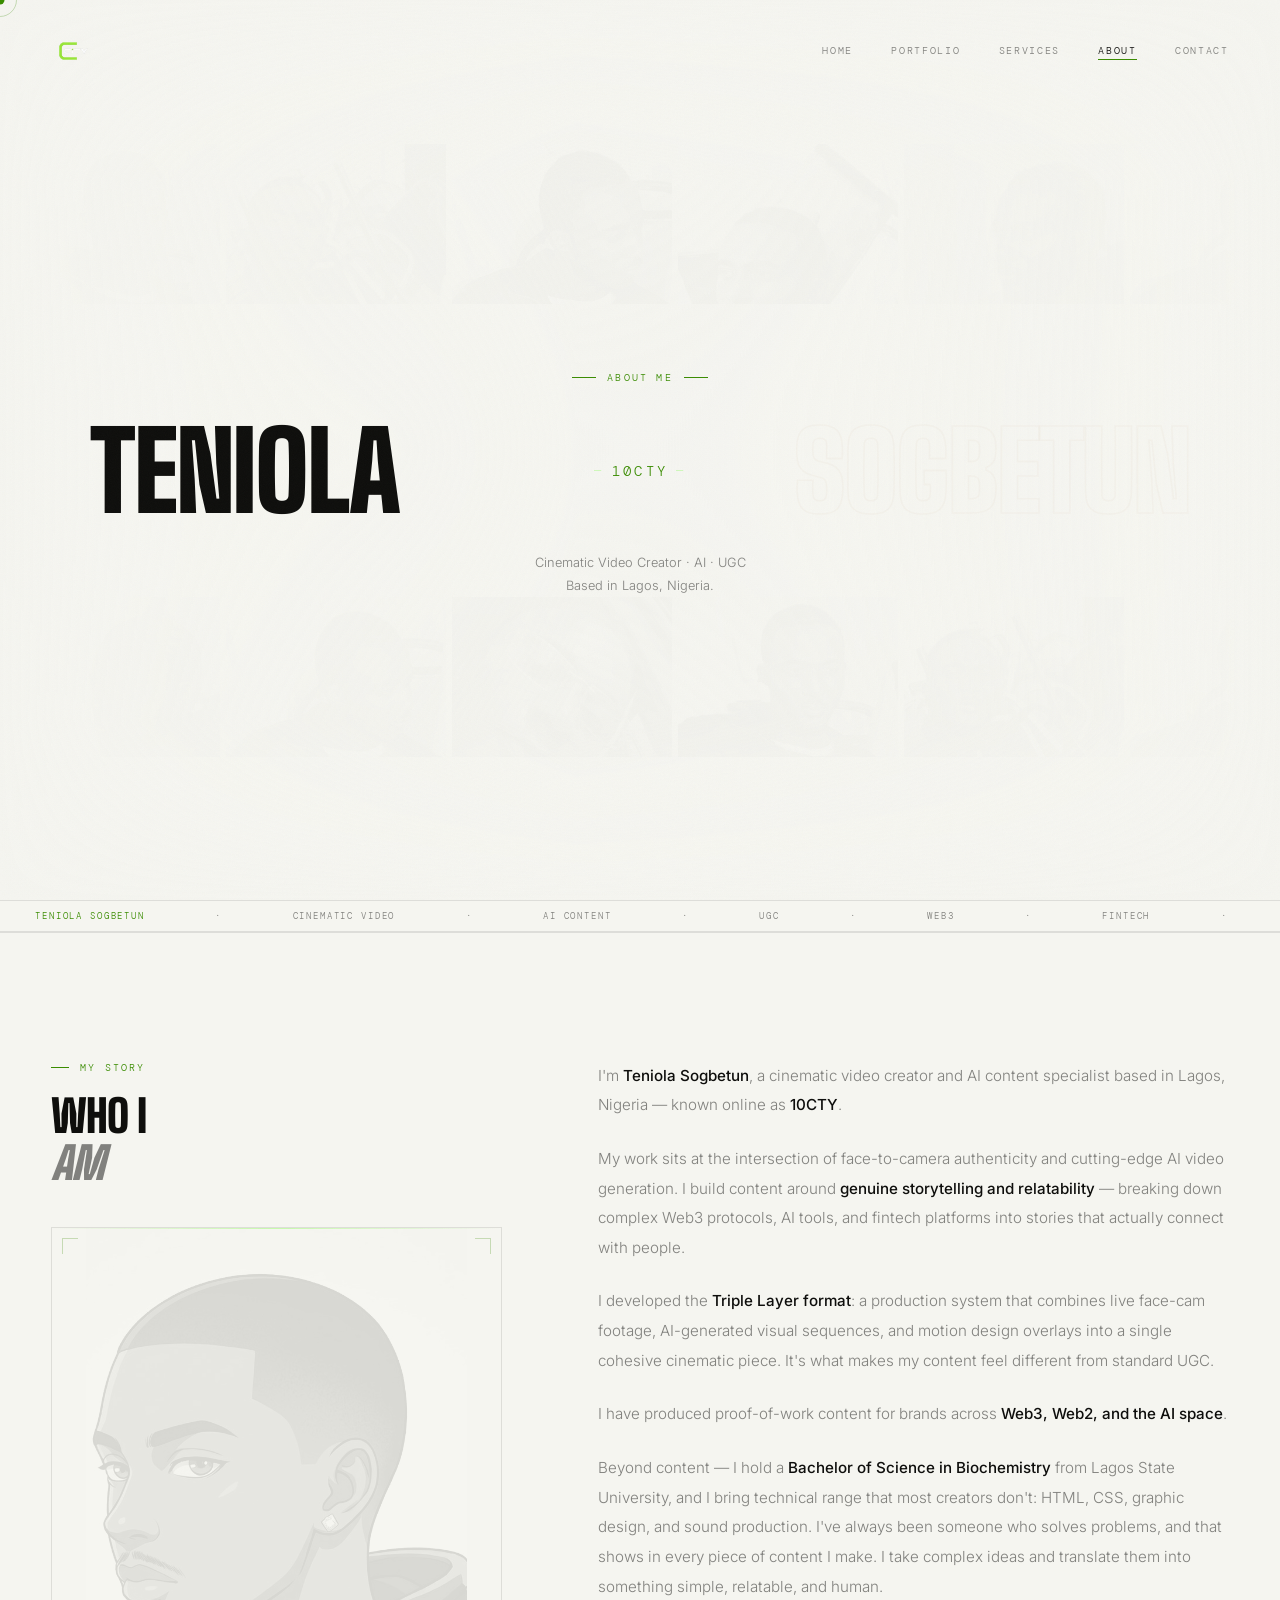
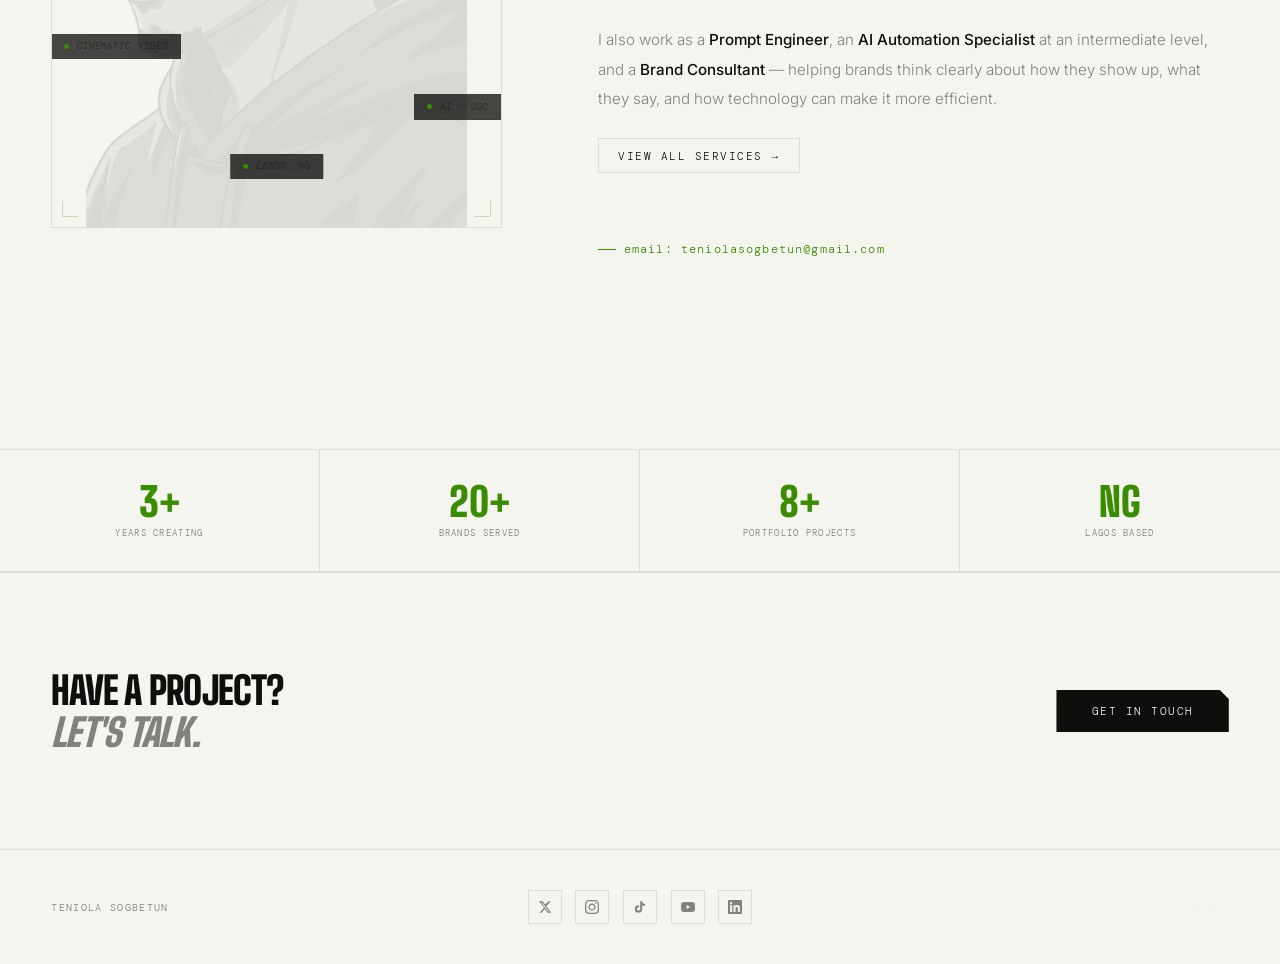
==== about.html @ 2a91e5fa "Add about and contact pages and project videos Co-Authored-By: Claude Opus 5.5 <noreply@anthropic.co" ====
<!DOCTYPE html>
<html lang="en">
<head>
<meta charset="UTF-8"><meta name="viewport" content="width=device-width,initial-scale=1">
<title>About — Teniola Sogbetun 10CTY</title>
<link rel="preconnect" href="https://fonts.googleapis.com">
<link rel="preconnect" href="https://fonts.gstatic.com" crossorigin>
<link href="https://fonts.googleapis.com/css2?family=Big+Shoulders+Display:wght@700;800;900&family=Inter:wght@300;400;500;600&family=DM+Mono:ital,wght@0,300;0,400;1,300&display=swap" rel="stylesheet">
<style>
:root{
  --bg:#0a0a09;--ink:#f0ece3;
  --muted:rgba(240,236,227,.4);--dim:rgba(240,236,227,.12);
  --line:rgba(240,236,227,.09);--green:#7fff45;
  --gm:rgba(127,255,69,.12);--gl:rgba(127,255,69,.2);
  color-scheme: light dark;
}
/* ── Light theme (system preference) ─────────────────────────────── */
@media(prefers-color-scheme:light){
  .nav-logo{height:44px;filter:none !important;opacity:1}
  .foot-logo{filter:none !important;opacity:.7}
  :root{
    --bg:#f5f5f0;
    --ink:#0e0e0c;
    --muted:rgba(14,14,12,.5);
    --dim:rgba(14,14,12,.1);
    --line:rgba(14,14,12,.1);
    --green:#3a8c00;
    --gm:rgba(58,140,0,.1);
    --gl:rgba(58,140,0,.25);
  }
  body::after{opacity:.015}
  .nav{background:rgba(245,245,240,0);}
  .nav.solid{background:rgba(245,245,240,.95);border-color:rgba(14,14,12,.08);}
  .hero-name .last{-webkit-text-stroke-color:rgba(14,14,12,.35)}
  .mob{background:var(--bg)}
  .soc-icon{border-color:rgba(14,14,12,.12)}
  .soc-icon svg{fill:rgba(14,14,12,.4)}
  .soc-icon:hover svg{fill:var(--ink)}
  .btn-solid{color:var(--bg);background:var(--ink)}
  .btn-solid:hover{background:var(--green);color:#fff}
  .nav-cta{color:var(--bg);background:var(--ink)}
  .nav-cta:hover{background:var(--green)}
  ::-webkit-scrollbar-thumb{background:var(--green)}
}

*,*::before,*::after{box-sizing:border-box;margin:0;padding:0}
html{scroll-behavior:smooth}
body{background:var(--bg);color:var(--ink);font-family:'Inter',sans-serif;font-feature-settings:'kern' 1,'liga' 1;font-weight:300;overflow-x:hidden;cursor:none}
a{color:inherit;text-decoration:none}img{display:block;max-width:100%}
button{cursor:none;background:none;border:none;color:inherit;font:inherit}
body::after{content:'';position:fixed;inset:0;z-index:9997;pointer-events:none;background-image:url("data:image/svg+xml,%3Csvg xmlns='http://www.w3.org/2000/svg' width='300' height='300'%3E%3Cfilter id='n'%3E%3CfeTurbulence type='fractalNoise' baseFrequency='.75' numOctaves='4' stitchTiles='stitch'/%3E%3C/filter%3E%3Crect width='300' height='300' filter='url(%23n)'/%3E%3C/svg%3E");background-size:200px;opacity:.03}
::-webkit-scrollbar{width:2px}::-webkit-scrollbar-thumb{background:var(--green)}::-webkit-scrollbar-track{background:var(--bg)}
/* NAV */
.nav{position:fixed;top:0;left:0;right:0;z-index:500;display:flex;align-items:center;justify-content:space-between;padding:1.8rem 4vw;transition:padding .4s,background .4s}
.nav.solid{padding:1.1rem 4vw;background:rgba(10,10,9,.94);backdrop-filter:blur(20px);border-bottom:1px solid var(--line)}
.nav-logo{height:44px;filter:none !important;opacity:1}
.nav-logo:hover{opacity:1}
.nav-links{display:flex;align-items:center;gap:2.4rem}
.nl{font-family:'DM Mono',monospace;font-size:.65rem;letter-spacing:.16em;text-transform:uppercase;color:var(--muted);position:relative;transition:color .25s}
.nl::after{content:'';position:absolute;bottom:-3px;left:0;right:0;height:1px;background:var(--green);transform:scaleX(0);transition:transform .3s;transform-origin:left}
.nl:hover,.nl.active{color:var(--ink)}
.nl:hover::after,.nl.active::after{transform:scaleX(1)}
.nav-cta{font-family:'DM Mono',monospace;font-size:.64rem;letter-spacing:.14em;text-transform:uppercase;color:var(--bg);background:var(--ink);padding:.7rem 1.8rem;clip-path:polygon(0 0,calc(100% - 9px) 0,100% 9px,100% 100%,0 100%);transition:background .25s}
.nav-cta:hover{background:var(--green)}
.hamburger{display:none;flex-direction:column;gap:5px;padding:4px}
.hamburger span{display:block;width:22px;height:1px;background:var(--ink)}
/* mob menu */
.mob{display:none;position:fixed;inset:0;z-index:600;background:var(--bg);flex-direction:column;align-items:flex-start;justify-content:center;padding:0 10vw;gap:.2rem}
.mob.open{display:flex}
.mob a{font-family:'Big Shoulders Display',sans-serif;font-size:clamp(2.5rem,7vw,4.5rem);font-weight:900;line-height:1.2;color:var(--muted);transition:color .2s}
.mob a:hover,.mob a.active{color:var(--green)}
.mob-close{position:absolute;top:2rem;right:4vw;font-family:'DM Mono',monospace;font-size:.62rem;letter-spacing:.14em;text-transform:uppercase;color:var(--muted);cursor:none}
/* soc icons */
.soc-row{display:flex;gap:.85rem;align-items:center}
.soc-icon{width:34px;height:34px;display:flex;align-items:center;justify-content:center;border:1px solid var(--line);transition:all .25s}
.soc-icon:hover{border-color:var(--gl);background:var(--gm)}
.soc-icon svg{width:14px;height:14px;fill:var(--muted);transition:fill .25s}
.soc-icon:hover svg{fill:var(--ink)}
/* reveal */
.rv{opacity:1;transform:none;transition:opacity .8s ease,transform .8s ease}
.rv.in{opacity:1;transform:none}
.d1{transition-delay:.1s}.d2{transition-delay:.22s}.d3{transition-delay:.34s}.d4{transition-delay:.46s}
/* marquee */
.mqt{overflow:hidden;border-top:1px solid var(--line);border-bottom:1px solid var(--line);padding:.55rem 0}
.mqi{display:flex;width:max-content;animation:march 32s linear infinite}
.mqi:hover{animation-play-state:paused}
.mi{font-family:'DM Mono',monospace;font-size:.58rem;letter-spacing:.2em;text-transform:uppercase;color:var(--muted);padding:0 2.2rem;white-space:nowrap}
.mi.ac{color:var(--green)}
@keyframes march{from{transform:translateX(0)}to{transform:translateX(-50%)}}
/* section atoms */
.sect{padding:9rem 4vw}
.si{font-family:'DM Mono',monospace;font-size:.6rem;letter-spacing:.22em;text-transform:uppercase;color:var(--green);display:flex;align-items:center;gap:.7rem;margin-bottom:1.2rem}
.si::before{content:'';width:18px;height:1px;background:var(--green);display:block}
.sh{font-family:'Big Shoulders Display',sans-serif;font-size:clamp(2rem,4vw,3.8rem);font-weight:900;line-height:1.05;letter-spacing:-.025em;text-transform:uppercase}
.sh em{font-style:italic;color:var(--muted)}
.ss{font-size:.9rem;color:var(--muted);line-height:1.9;font-weight:300;max-width:460px;margin-top:1rem}
/* btns */
.btn-solid{font-family:'DM Mono',monospace;font-size:.67rem;letter-spacing:.14em;text-transform:uppercase;display:inline-flex;align-items:center;gap:.6rem;color:var(--bg);background:var(--ink);padding:.88rem 2.2rem;clip-path:polygon(0 0,calc(100% - 9px) 0,100% 9px,100% 100%,0 100%);transition:background .25s}
.btn-solid:hover{background:var(--green)}
.btn-ghost{font-family:'DM Mono',monospace;font-size:.65rem;letter-spacing:.14em;text-transform:uppercase;display:inline-flex;align-items:center;gap:.5rem;color:var(--muted);border-bottom:1px solid var(--line);padding-bottom:.15rem;transition:all .25s}
.btn-ghost:hover{color:var(--ink);border-color:var(--muted)}
.btn-ghost svg{width:10px;height:10px;stroke:currentColor;fill:none}
/* footer */
.foot{padding:2.5rem 4vw;border-top:1px solid var(--line);display:grid;grid-template-columns:1fr auto 1fr;align-items:center;gap:1rem}
.foot-name{font-family:'DM Mono',monospace;font-size:.6rem;letter-spacing:.14em;text-transform:uppercase;color:var(--muted)}
.foot .soc-row{justify-content:center}
.foot-copy{font-family:'DM Mono',monospace;font-size:.54rem;letter-spacing:.1em;color:rgba(240,236,227,.2);text-align:right}
@media(max-width:900px){
  .nav-links,.nav-cta{display:none}
  .hamburger{display:flex}
  body{cursor:auto}
  #cur,.sect{padding:6rem 5vw}
}
@media(max-width:560px){.sect{padding:5rem 5vw}}

/* ── About hero scrolling image strip ──────────────────────────── */
.about-strip-bg{
  position:absolute;
  inset:0;
  z-index:0;
  overflow:hidden;
  display:flex;
  flex-direction:column;
  gap:6px;
  pointer-events:none;
}
.strip-row{
  flex:1;
  overflow:hidden;
  display:flex;
  align-items:center;
}
.strip-track{
  display:flex;
  gap:6px;
  animation:strip-scroll 35s linear infinite;
  will-change:transform;
}
.strip-track-rev{
  animation:strip-scroll-rev 40s linear infinite;
}
@keyframes strip-scroll{
  from{transform:translateX(0)}
  to{transform:translateX(-50%)}
}
@keyframes strip-scroll-rev{
  from{transform:translateX(-50%)}
  to{transform:translateX(0)}
}
.strip-item{
  flex-shrink:0;
  width:220px;
  height:160px;
  overflow:hidden;
}
.strip-item img{
  width:100%;
  height:100%;
  object-fit:cover;
  object-position:top center;
  filter:grayscale(100%) contrast(1.1);
  opacity:.12;
  display:block;
  transition:opacity .4s;
}
/* Dark overlay — keeps text the main focus */
.strip-overlay{
  position:absolute;
  inset:0;
  background:
    radial-gradient(ellipse 70% 80% at 30% 50%, rgba(10,10,9,.82) 0%, rgba(10,10,9,.55) 100%),
    linear-gradient(to right, var(--bg) 0%, transparent 45%, var(--bg) 100%),
    linear-gradient(to bottom, var(--bg) 0%, transparent 20%, transparent 80%, var(--bg) 100%);
  z-index:1;
}
/* ensure left content sits above strip */
.about-left{position:relative;z-index:2}
/* Light mode */
@media(prefers-color-scheme:light){
  .strip-item img{opacity:.07;filter:grayscale(100%) contrast(1.2)}
  .strip-overlay{
    background:
      radial-gradient(ellipse 70% 80% at 30% 50%, rgba(245,245,240,.88) 0%, rgba(245,245,240,.6) 100%),
      linear-gradient(to right, var(--bg) 0%, transparent 45%, var(--bg) 100%),
      linear-gradient(to bottom, var(--bg) 0%, transparent 20%, transparent 80%, var(--bg) 100%);
  }
}
@media(max-width:900px){
  .strip-row-2{display:none}
  .strip-item{width:150px;height:110px}
  .strip-item img{opacity:.09}
}

/* ── About hero text layout (redesigned) ───────────────────────── */
.about-left{
  position:relative;z-index:2;
  width:100%;
  display:flex;
  flex-direction:column;
  align-items:center;
  justify-content:center;
  padding:140px 4vw 8vh;
  min-height:100vh;
  text-align:center;
}
.ah-label{
  font-family:'DM Mono',monospace;
  font-size:.62rem;letter-spacing:.22em;
  text-transform:uppercase;color:var(--green);
  margin-bottom:2.5rem;
  display:flex;align-items:center;justify-content:center;gap:.7rem;
}
.ah-label::before,.ah-label::after{
  content:'';width:24px;height:1px;background:var(--green);display:block;
}
.ah-name-row{
  display:flex;
  align-items:center;
  justify-content:space-between;
  width:100%;
  max-width:1100px;
  margin-bottom:1.2rem;
  gap:1rem;
}
.ah-first,.ah-last{
  font-family:'Big Shoulders Display',sans-serif;
  font-size:clamp(3rem,8.5vw,9.5rem);
  font-weight:900;
  line-height:.88;
  letter-spacing:-.02em;
  text-transform:uppercase;
  flex:1;
}
.ah-first{
  color:var(--ink);
  text-align:left;
}
.ah-last{
  color:transparent;
  -webkit-text-stroke:1.5px rgba(240,236,227,.45);
  text-align:right;
  transition:all .5s;
}
.ah-last:hover{
  color:var(--ink);
  -webkit-text-stroke:0px;
}
.ah-center-col{
  flex-shrink:0;
  display:flex;
  flex-direction:column;
  align-items:center;
  gap:.5rem;
}
.ah-aka{
  font-family:'DM Mono',monospace;
  font-size:clamp(.6rem,1.2vw,.9rem);
  letter-spacing:.22em;
  text-transform:uppercase;
  color:var(--green);
  white-space:nowrap;
  display:flex;align-items:center;gap:.5rem;
}
.ah-aka::before,.ah-aka::after{
  content:'—';color:rgba(127,255,69,.4);
  font-size:.8em;
}
.ah-sub{
  font-family:'Inter',sans-serif;
  font-size:clamp(.8rem,1vw,.9rem);
  color:var(--muted);
  font-weight:300;
  line-height:1.8;
  text-align:center;
  margin-top:.8rem;
}
@media(max-width:768px){
  .ah-name-row{flex-direction:column;align-items:center;gap:.5rem}
  .ah-first,.ah-last{text-align:center;font-size:clamp(2.5rem,12vw,5rem)}
  .ah-last{-webkit-text-stroke:1px rgba(240,236,227,.45)}
}
</style>
<style>
/* About hero */
.about-hero{
  min-height:100vh;
  display:flex;
  position:relative;overflow:hidden;
}
.about-left{
  padding:140px 4vw 8vh;
  display:flex;flex-direction:column;justify-content:center;
  position:relative;z-index:2;
}
/* alias float */
/* name block */
.about-role::before{content:'—';color:var(--muted)}
/* Story section */
.about-story{padding:8rem 4vw;display:grid;grid-template-columns:1fr 1.4fr;gap:6rem;align-items:start;border-top:1px solid var(--line)}
.story-left{position:sticky;top:120px}
.story-heading{font-family:'Big Shoulders Display',sans-serif;font-size:clamp(1.8rem,3.5vw,3rem);font-weight:900;line-height:1.05;letter-spacing:-.025em;text-transform:uppercase}
.story-heading em{font-style:italic;color:var(--muted)}
.story-right p{font-size:.95rem;color:var(--muted);line-height:1.95;font-weight:300;margin-bottom:1.5rem}
.story-right p strong{color:var(--ink);font-weight:500}
/* placeholder — user fills in */
.edit-hint{
  font-family:'DM Mono',monospace;font-size:.6rem;letter-spacing:.12em;
  text-transform:uppercase;color:var(--gl);
  border:1px dashed var(--gl);
  padding:.6rem 1rem;margin:.5rem 0 1.5rem;
  display:inline-block;
}
/* Stats row */
.about-stats{
  display:grid;grid-template-columns:repeat(4,1fr);
  border-top:1px solid var(--line);
  border-bottom:1px solid var(--line);
  margin-top:4rem;
}
.astat{padding:2rem 1.5rem;border-right:1px solid var(--line);text-align:center}
.astat:last-child{border-right:none}
.astat-num{font-family:'Big Shoulders Display',sans-serif;text-transform:uppercase;font-size:2.5rem;font-weight:900;color:var(--green);line-height:1;margin-bottom:.3rem}
.astat-label{font-family:'DM Mono',monospace;font-size:.58rem;letter-spacing:.14em;text-transform:uppercase;color:var(--muted)}
/* Skills compact */
.about-skills{padding:6rem 4vw;border-top:1px solid var(--line)}
.skill-pills{display:flex;flex-wrap:wrap;gap:.5rem;margin-top:2rem}
.spill{font-family:'DM Mono',monospace;font-size:.6rem;letter-spacing:.12em;text-transform:uppercase;padding:.45rem 1.1rem;border:1px solid var(--line);color:var(--muted);transition:all .25s}
.spill:hover{border-color:var(--gl);color:var(--ink)}
.spill.hi{border-color:var(--green);color:var(--green)}
/* CTA band */
.about-cta{padding:6rem 4vw;border-top:1px solid var(--line);display:flex;align-items:center;justify-content:space-between;flex-wrap:wrap;gap:2rem;}
.about-cta-text{font-family:'Big Shoulders Display',sans-serif;text-transform:uppercase;font-size:clamp(1.6rem,3vw,2.8rem);font-weight:900;line-height:1.1;letter-spacing:-.02em}
.about-cta-text em{font-style:italic;color:var(--muted)}
@media(max-width:900px){
  .about-hero{grid-template-columns:1fr;min-height:auto}
  .about-left{padding:120px 5vw 5vh;min-height:65vh}
  .about-story{grid-template-columns:1fr;gap:2.5rem}
  .story-left{position:static}
  .about-stats{grid-template-columns:1fr 1fr}
  .astat:nth-child(2){border-right:none}
  .about-cta{flex-direction:column}
}

/* ── Story Visual Panel ──────────────────────────────────────────── */
.story-visual{
  position:relative;
  width:100%;
  aspect-ratio:3/4;
  margin-top:2.5rem;
  overflow:hidden;
  border:1px solid var(--line);
}
/* alias image — very subtle, like a ghost */
.sv-alias-wrap{
  position:absolute;
  inset:0;
  display:flex;
  align-items:center;
  justify-content:center;
}
.sv-alias{
  width:85%;
  height:100%;
  object-fit:cover;
  object-position:top center;
  opacity:.12;
  filter:grayscale(100%) contrast(1.2);
  mix-blend-mode:luminosity;
  transition:opacity 1.5s ease;
}
.story-visual:hover .sv-alias{
  opacity:.22;
}
/* animated rings around the figure */
.sv-ring{
  position:absolute;
  left:50%;top:50%;
  transform:translate(-50%,-50%);
  border-radius:50%;
  border:1px solid var(--green);
  opacity:0;
  animation:ring-pulse 4s ease-out infinite;
}
.sv-ring-1{width:120px;height:120px;animation-delay:0s}
.sv-ring-2{width:200px;height:200px;animation-delay:1.2s}
.sv-ring-3{width:300px;height:300px;animation-delay:2.4s}
@keyframes ring-pulse{
  0%{opacity:0;transform:translate(-50%,-50%) scale(.85)}
  20%{opacity:.25}
  100%{opacity:0;transform:translate(-50%,-50%) scale(1.15)}
}
/* floating data chips */
.sv-chip{
  position:absolute;
  display:flex;align-items:center;gap:.5rem;
  font-family:'DM Mono',monospace;
  font-size:.55rem;letter-spacing:.12em;
  text-transform:uppercase;
  color:var(--muted);
  background:rgba(10,10,9,.75);
  border:1px solid var(--line);
  padding:.35rem .75rem;
  backdrop-filter:blur(8px);
  white-space:nowrap;
}
.sv-chip-dot{
  width:5px;height:5px;
  border-radius:50%;
  background:var(--green);
  animation:dot-blink 2.5s ease-in-out infinite;
  flex-shrink:0;
}
@keyframes dot-blink{0%,100%{opacity:1}50%{opacity:.2}}
.sv-chip-1{bottom:28%;left:-1px;animation:chip-float1 6s ease-in-out infinite}
.sv-chip-2{bottom:18%;right:-1px;animation:chip-float2 7s ease-in-out infinite;animation-delay:.8s}
.sv-chip-3{bottom:8%;left:50%;transform:translateX(-50%);animation:chip-float1 5.5s ease-in-out infinite;animation-delay:1.6s}
@keyframes chip-float1{0%,100%{transform:translateY(0)}50%{transform:translateY(-6px)}}
@keyframes chip-float2{0%,100%{transform:translateY(0)}50%{transform:translateY(-8px)}}
.sv-chip-3{transform:translateX(-50%)}
/* scanning line */
.sv-scan{
  position:absolute;left:0;right:0;height:1px;
  background:linear-gradient(to right,transparent,rgba(127,255,69,.4),transparent);
  top:0;
  animation:scan-down 5s ease-in-out infinite;
}
@keyframes scan-down{
  0%{top:0%;opacity:0}
  5%{opacity:1}
  95%{opacity:1}
  100%{top:100%;opacity:0}
}
/* corner bracket decorations */
.sv-corner{
  position:absolute;
  width:16px;height:16px;
}
.sv-tl{top:10px;left:10px;border-top:1px solid var(--gl);border-left:1px solid var(--gl)}
.sv-tr{top:10px;right:10px;border-top:1px solid var(--gl);border-right:1px solid var(--gl)}
.sv-bl{bottom:10px;left:10px;border-bottom:1px solid var(--gl);border-left:1px solid var(--gl)}
.sv-br{bottom:10px;right:10px;border-bottom:1px solid var(--gl);border-right:1px solid var(--gl)}

.story-email{display:block;
  display:inline-flex;
  align-items:center;
  gap:.5rem;
  font-family:'DM Mono',monospace;
  font-size:.72rem;
  letter-spacing:.1em;
  color:var(--green);
  text-decoration:none;
  margin-top:1.8rem;
  border-bottom:none;
  transition:all .25s;
}
.story-email::before{
  content:'';
  display:block;
  width:18px;height:1px;
  background:var(--green);
  flex-shrink:0;
}
.story-email:hover{
  color:var(--ink);
  border-bottom:none;
  letter-spacing:.14em;
}

.story-services-link{
  display:block;
  font-family:'DM Mono',monospace;font-size:.68rem;
  letter-spacing:.14em;text-transform:uppercase;
  color:var(--ink);
  margin-top:.5rem;
  margin-bottom:2.5rem;
  padding:.6rem 1.2rem;
  border:1px solid var(--line);
  transition:all .25s;
  width:fit-content;
}
.story-services-link:hover{
  color:var(--green);
  border-color:var(--gl);
}
#cur{position:fixed;top:0;left:0;z-index:9999;width:9px;height:9px;background:var(--green);border-radius:50%;pointer-events:none;transform:translate(-50%,-50%)}
#cur-ring{position:fixed;top:0;left:0;z-index:9998;width:34px;height:34px;border:1px solid var(--gl);border-radius:50%;pointer-events:none;transform:translate(-50%,-50%);transition:width .15s,height .15s}
</style>
</head>
<body>
<div id="cur"></div><div id="cur-ring"></div>
<nav class="nav" id="nav">
  <a href="index.html"><img class="nav-logo" src="[data-uri]" alt="10CTY"></a>
  <div class="nav-links">
    <a class="nl" href="index.html" id="nl-home">Home</a>
    <a class="nl" href="portfolio.html" id="nl-portfolio">Portfolio</a>
    <a class="nl" href="services.html" id="nl-services">Services</a>
    <a class="nl" href="about.html" id="nl-about">About</a>
    <a class="nl" href="contact.html" id="nl-contact">Contact</a>
  </div>
  <button class="hamburger" id="hamBtn"><span></span><span></span><span></span></button>
</nav>
<div class="mob" id="mob">
  <button class="mob-close" id="mobClose">Close ✕</button>
  <a href="index.html" id="mn-home">Home</a>
  <a href="portfolio.html" id="mn-portfolio">Portfolio</a>
  <a href="about.html" id="mn-about">About</a>
  <a href="contact.html" id="mn-contact">Contact</a>
</div>

<!-- HERO -->
<section class="about-hero">
  <!-- Scrolling image strip background -->
  <div class="about-strip-bg" aria-hidden="true">
    <div class="strip-row strip-row-1">
      <div class="strip-track">
      <div class="strip-item"><img src="[data-uri]" alt=""></div>
      <div class="strip-item"><img src="[data-uri]" alt=""></div>
      <div class="strip-item"><img src="[data-uri]" alt=""></div>
      <div class="strip-item"><img src="[data-uri]" alt=""></div>
      <div class="strip-item"><img src="[data-uri]" alt=""></div>
      <div class="strip-item"><img src="[data-uri]" alt=""></div>
      <div class="strip-item"><img src="[data-uri]" alt=""></div>
      <div class="strip-item"><img src="[data-uri]" alt=""></div>
      <div class="strip-item"><img src="[data-uri]" alt=""></div>
      <div class="strip-item"><img src="[data-uri]" alt=""></div>
      <div class="strip-item"><img src="[data-uri]" alt=""></div>
      <div class="strip-item"><img src="[data-uri]" alt=""></div>
      <div class="strip-item"><img src="[data-uri]" alt=""></div>
      <div class="strip-item"><img src="[data-uri]" alt=""></div>
      </div>
    </div>
    <div class="strip-row strip-row-2">
      <div class="strip-track strip-track-rev">
      <div class="strip-item"><img src="[data-uri]" alt=""></div>
      <div class="strip-item"><img src="[data-uri]" alt=""></div>
      <div class="strip-item"><img src="[data-uri]" alt=""></div>
      <div class="strip-item"><img src="[data-uri]" alt=""></div>
      <div class="strip-item"><img src="[data-uri]" alt=""></div>
      <div class="strip-item"><img src="[data-uri]" alt=""></div>
      <div class="strip-item"><img src="[data-uri]" alt=""></div>
      <div class="strip-item"><img src="[data-uri]" alt=""></div>
      <div class="strip-item"><img src="[data-uri]" alt=""></div>
      <div class="strip-item"><img src="[data-uri]" alt=""></div>
      <div class="strip-item"><img src="[data-uri]" alt=""></div>
      <div class="strip-item"><img src="[data-uri]" alt=""></div>
      <div class="strip-item"><img src="[data-uri]" alt=""></div>
      <div class="strip-item"><img src="[data-uri]" alt=""></div>
      </div>
    </div>
    <!-- Overlay to keep text readable -->
    <div class="strip-overlay"></div>
  </div>
  <div class="about-left">
    <div class="ah-label rv">About Me</div>
    <div class="ah-name-row rv d1">
      <span class="ah-first">TENIOLA</span>
      <div class="ah-center-col">
        <div class="ah-aka">10CTY</div>
      </div>
      <span class="ah-last">SOGBETUN</span>
    </div>
    <p class="ah-sub rv d2">Cinematic Video Creator · AI · UGC<br>Based in Lagos, Nigeria.</p>
  </div></section>

<div class="mqt" aria-hidden="true"><div class="mqi">
<span class="mi ac">TENIOLA SOGBETUN</span><span class="mi">·</span><span class="mi">Cinematic Video</span><span class="mi">·</span><span class="mi">AI Content</span><span class="mi">·</span><span class="mi">UGC</span><span class="mi">·</span><span class="mi">Web3</span><span class="mi">·</span><span class="mi">Fintech</span><span class="mi">·</span><span class="mi">Lagos</span><span class="mi">·</span><span class="mi ac">10CTY</span><span class="mi">·</span><span class="mi">Triple Layer Format</span><span class="mi">·</span>
<span class="mi ac">TENIOLA SOGBETUN</span><span class="mi">·</span><span class="mi">Cinematic Video</span><span class="mi">·</span><span class="mi">AI Content</span><span class="mi">·</span><span class="mi">UGC</span><span class="mi">·</span><span class="mi">Web3</span><span class="mi">·</span><span class="mi">Fintech</span><span class="mi">·</span><span class="mi">Lagos</span><span class="mi">·</span><span class="mi ac">10CTY</span><span class="mi">·</span><span class="mi">Triple Layer Format</span><span class="mi">·</span>
</div></div>

<!-- STORY -->
<section class="about-story" id="story">
  <div class="story-left">
    <div class="si rv">My Story</div>
    <h2 class="story-heading rv d1">Who I<br><em>Am</em></h2>
    <!-- Visual panel -->
    <div class="story-visual rv d2" data-parallax="0.05" data-pdir="down">
      <!-- Alias persona — subtle ghost -->
      <div class="sv-alias-wrap">
        <img class="sv-alias" src="[data-uri]" alt="10CTY persona">
        <!-- Animated rings -->
        <div class="sv-ring sv-ring-1"></div>
        <div class="sv-ring sv-ring-2"></div>
        <div class="sv-ring sv-ring-3"></div>
      </div>
      <!-- Floating data chips -->
      <div class="sv-chip sv-chip-1">
        <span class="sv-chip-dot"></span>
        <span>Cinematic Video</span>
      </div>
      <div class="sv-chip sv-chip-2">
        <span class="sv-chip-dot"></span>
        <span>AI · UGC</span>
      </div>
      <div class="sv-chip sv-chip-3">
        <span class="sv-chip-dot"></span>
        <span>Lagos, NG</span>
      </div>
      <!-- Scanning line -->
      <div class="sv-scan"></div>
      <!-- Corner brackets -->
      <div class="sv-corner sv-tl"></div>
      <div class="sv-corner sv-tr"></div>
      <div class="sv-corner sv-bl"></div>
      <div class="sv-corner sv-br"></div>
    </div>
  </div>
  <div class="story-right rv d1">
    <p>I'm <strong>Teniola Sogbetun</strong>, a cinematic video creator and AI content specialist based in Lagos, Nigeria — known online as <strong>10CTY</strong>.</p>
    <p>My work sits at the intersection of face-to-camera authenticity and cutting-edge AI video generation. I build content around <strong>genuine storytelling and relatability</strong> — breaking down complex Web3 protocols, AI tools, and fintech platforms into stories that actually connect with people.</p>
    <p>I developed the <strong>Triple Layer format</strong>: a production system that combines live face-cam footage, AI-generated visual sequences, and motion design overlays into a single cohesive cinematic piece. It's what makes my content feel different from standard UGC.</p>
    <p>I have produced proof-of-work content for brands across <strong>Web3, Web2, and the AI space</strong>.</p>
    <p>Beyond content — I hold a <strong>Bachelor of Science in Biochemistry</strong> from Lagos State University, and I bring technical range that most creators don't: HTML, CSS, graphic design, and sound production. I've always been someone who solves problems, and that shows in every piece of content I make. I take complex ideas and translate them into something simple, relatable, and human.</p>
    <p>I also work as a <strong>Prompt Engineer</strong>, an <strong>AI Automation Specialist</strong> at an intermediate level, and a <strong>Brand Consultant</strong> — helping brands think clearly about how they show up, what they say, and how technology can make it more efficient.</p>
    <a href="services.html" class="story-services-link rv">View all services →</a>
    <a href="mailto:teniolasogbetun@gmail.com" class="story-email">email: teniolasogbetun@gmail.com</a>
  </div>
</section>

<!-- STATS -->
<div class="about-stats">
  <div class="astat rv"><div class="astat-num">3+</div><div class="astat-label">Years Creating</div></div>
  <div class="astat rv d1"><div class="astat-num">20+</div><div class="astat-label">Brands Served</div></div>
  <div class="astat rv d2"><div class="astat-num">8+</div><div class="astat-label">Portfolio Projects</div></div>
  <div class="astat rv d3"><div class="astat-num">NG</div><div class="astat-label">Lagos Based</div></div>
</div>

<!-- CTA -->
<div class="about-cta">
  <p class="about-cta-text rv">Have a project?<br><em>Let's talk.</em></p>
  <a href="contact.html" class="btn-solid rv d1">Get In Touch</a>
</div>

<footer class="foot">
  <span class="foot-name">Teniola Sogbetun</span>
  <div class="soc-row">
    <a class="soc-icon" href="https://x.com/10cty" target="_blank" title="X"><svg viewBox="0 0 24 24"><path d="M18.244 2.25h3.308l-7.227 8.26 8.502 11.24H16.17l-4.714-6.231-5.401 6.231H2.744l7.73-8.835L1.254 2.25H8.08l4.253 5.622zm-1.161 17.52h1.833L7.084 4.126H5.117z"/></svg></a>
    <a class="soc-icon" href="https://www.instagram.com/real10cty" target="_blank" title="Instagram"><svg viewBox="0 0 24 24"><path d="M12 2.163c3.204 0 3.584.012 4.85.07 3.252.148 4.771 1.691 4.919 4.919.058 1.265.069 1.645.069 4.849 0 3.205-.012 3.584-.069 4.849-.149 3.225-1.664 4.771-4.919 4.919-1.266.058-1.644.07-4.85.07-3.204 0-3.584-.012-4.849-.07-3.26-.149-4.771-1.699-4.919-4.92-.058-1.265-.07-1.644-.07-4.849 0-3.204.013-3.583.07-4.849.149-3.227 1.664-4.771 4.919-4.919 1.266-.057 1.645-.069 4.849-.069zm0-2.163c-3.259 0-3.667.014-4.947.072-4.358.2-6.78 2.618-6.98 6.98-.059 1.281-.073 1.689-.073 4.948 0 3.259.014 3.668.072 4.948.2 4.358 2.618 6.78 6.98 6.98 1.281.058 1.689.072 4.948.072 3.259 0 3.668-.014 4.948-.072 4.354-.2 6.782-2.618 6.979-6.98.059-1.28.073-1.689.073-4.948 0-3.259-.014-3.667-.072-4.947-.196-4.354-2.617-6.78-6.979-6.98-1.281-.059-1.69-.073-4.949-.073zm0 5.838c-3.403 0-6.162 2.759-6.162 6.162s2.759 6.163 6.162 6.163 6.162-2.759 6.162-6.163c0-3.403-2.759-6.162-6.162-6.162zm0 10.162c-2.209 0-4-1.79-4-4 0-2.209 1.791-4 4-4s4 1.791 4 4c0 2.21-1.791 4-4 4zm6.406-11.845c-.796 0-1.441.645-1.441 1.44s.645 1.44 1.441 1.44c.795 0 1.439-.645 1.439-1.44s-.644-1.44-1.439-1.44z"/></svg></a>
    <a class="soc-icon" href="https://www.tiktok.com/@10cty" target="_blank" title="TikTok"><svg viewBox="0 0 24 24"><path d="M19.59 6.69a4.83 4.83 0 01-3.77-4.25V2h-3.45v13.67a2.89 2.89 0 01-2.88 2.5 2.89 2.89 0 01-2.89-2.89 2.89 2.89 0 012.89-2.89c.28 0 .54.04.79.1V9.01a6.33 6.33 0 00-.79-.05 6.34 6.34 0 00-6.34 6.34 6.34 6.34 0 006.34 6.34 6.34 6.34 0 006.33-6.34V8.69a8.18 8.18 0 004.78 1.52V6.76a4.85 4.85 0 01-1.01-.07z"/></svg></a>
    <a class="soc-icon" href="https://www.youtube.com/@real10cty" target="_blank" title="YouTube"><svg viewBox="0 0 24 24"><path d="M23.498 6.186a3.016 3.016 0 00-2.122-2.136C19.505 3.545 12 3.545 12 3.545s-7.505 0-9.377.505A3.017 3.017 0 00.502 6.186C0 8.07 0 12 0 12s0 3.93.502 5.814a3.016 3.016 0 002.122 2.136c1.871.505 9.376.505 9.376.505s7.505 0 9.377-.505a3.015 3.015 0 002.122-2.136C24 15.93 24 12 24 12s0-3.93-.502-5.814zM9.545 15.568V8.432L15.818 12l-6.273 3.568z"/></svg></a>
    <a class="soc-icon" href="https://www.linkedin.com/in/teniola-sogbetun-a78aa321b/" target="_blank" title="LinkedIn"><svg viewBox="0 0 24 24"><path d="M20.447 20.452h-3.554v-5.569c0-1.328-.027-3.037-1.852-3.037-1.853 0-2.136 1.445-2.136 2.939v5.667H9.351V9h3.414v1.561h.046c.477-.9 1.637-1.85 3.37-1.85 3.601 0 4.267 2.37 4.267 5.455v6.286zM5.337 7.433a2.062 2.062 0 01-2.063-2.065 2.064 2.064 0 112.063 2.065zm1.782 13.019H3.555V9h3.564v11.452zM22.225 0H1.771C.792 0 0 .774 0 1.729v20.542C0 23.227.792 24 1.771 24h20.451C23.2 24 24 23.227 24 22.271V1.729C24 .774 23.2 0 22.222 0h.003z"/></svg></a>
  </div>
  <span class="foot-copy">© 2026</span>
</footer>
<script>
const cur=document.getElementById('cur'),ring=document.getElementById('cur-ring');
document.addEventListener('mousemove',e=>{
  const x=e.clientX,y=e.clientY;
  cur.style.left=x+'px';cur.style.top=y+'px';
  ring.style.left=x+'px';ring.style.top=y+'px';
},{passive:true});
document.querySelectorAll('a,button').forEach(el=>{
  el.addEventListener('mouseenter',()=>{ring.style.width='52px';ring.style.height='52px'});
  el.addEventListener('mouseleave',()=>{ring.style.width='34px';ring.style.height='34px'});
});
document.getElementById('hamBtn').onclick=()=>document.getElementById('mob').classList.add('open');
document.getElementById('mobClose').onclick=()=>document.getElementById('mob').classList.remove('open');
const nav=document.getElementById('nav');
window.addEventListener('scroll',()=>nav.classList.toggle('solid',scrollY>60));
const ro=new IntersectionObserver(ee=>{ee.forEach(e=>{if(e.isIntersecting)e.target.classList.add('in')})},{threshold:.1});
document.querySelectorAll('.rv').forEach(el=>ro.observe(el));
</script>
<script>
document.getElementById('nl-about').classList.add('active');
document.getElementById('mn-about').classList.add('active');
window.addEventListener('scroll',()=>{});
</script>
<script>
(function(){
  var c=document.getElementById('cur'),r=document.getElementById('cur-ring');
  if(!c||!r) return;
  document.addEventListener('mousemove',function(e){
    c.style.left=e.clientX+'px';c.style.top=e.clientY+'px';
    r.style.left=e.clientX+'px';r.style.top=e.clientY+'px';
  });
  document.querySelectorAll('a,button,.pc,.pcard,.serv-item').forEach(function(el){
    el.addEventListener('mouseenter',function(){r.style.width='52px';r.style.height='52px';});
    el.addEventListener('mouseleave',function(){r.style.width='34px';r.style.height='34px';});
  });
})();

// ── Parallax scroll ────────────────────────────────────────────────────────
const parallaxEls = document.querySelectorAll('[data-parallax]');
function runParallax(){
  const sy = window.scrollY;
  parallaxEls.forEach(el=>{
    const speed = parseFloat(el.dataset.parallax) || 0.08;
    const dir   = el.dataset.pdir === 'up' ? -1 : 1;
    el.style.transform = el.dataset.ptransform
      ? el.dataset.ptransform.replace('{{Y}}', (sy * speed * dir).toFixed(2))
      : `translateY(${(sy * speed * dir).toFixed(2)}px)`;
  });
}
window.addEventListener('scroll', runParallax, {passive:true});
runParallax();
</script>
</body></html>
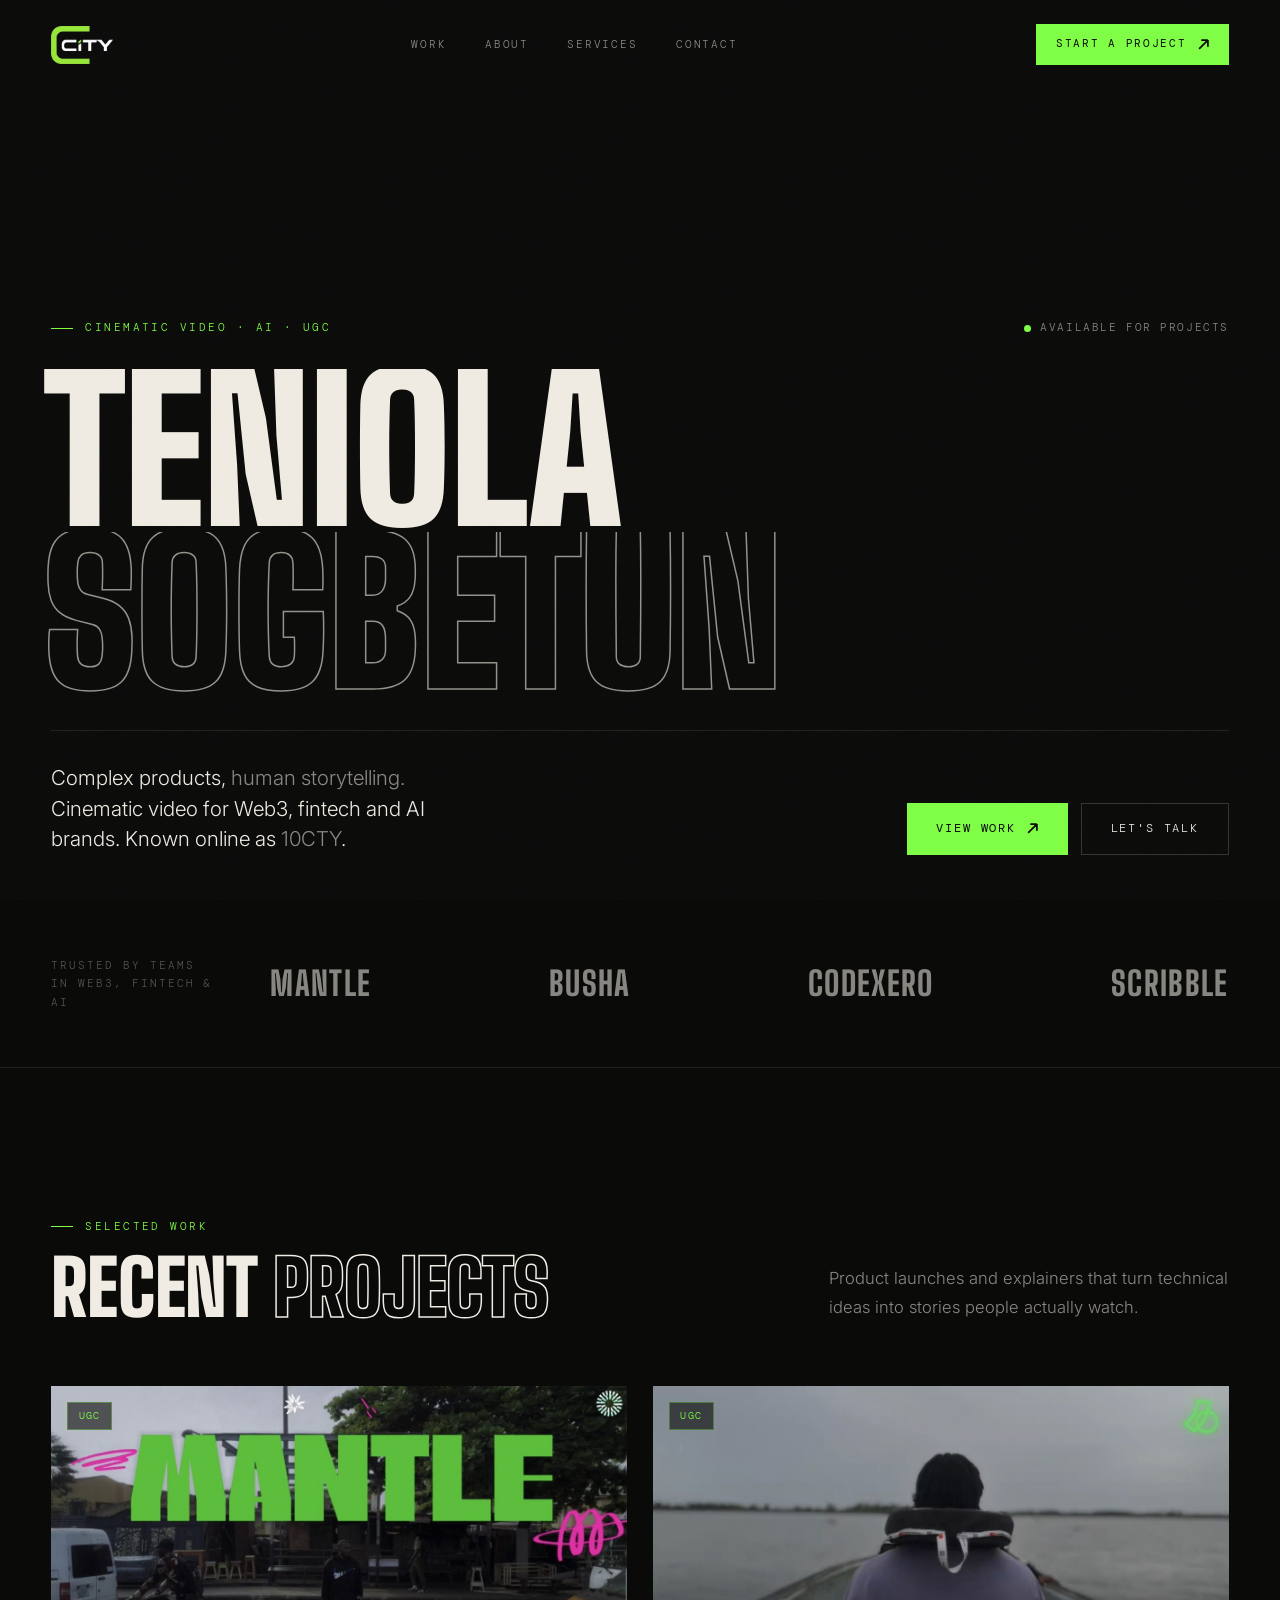
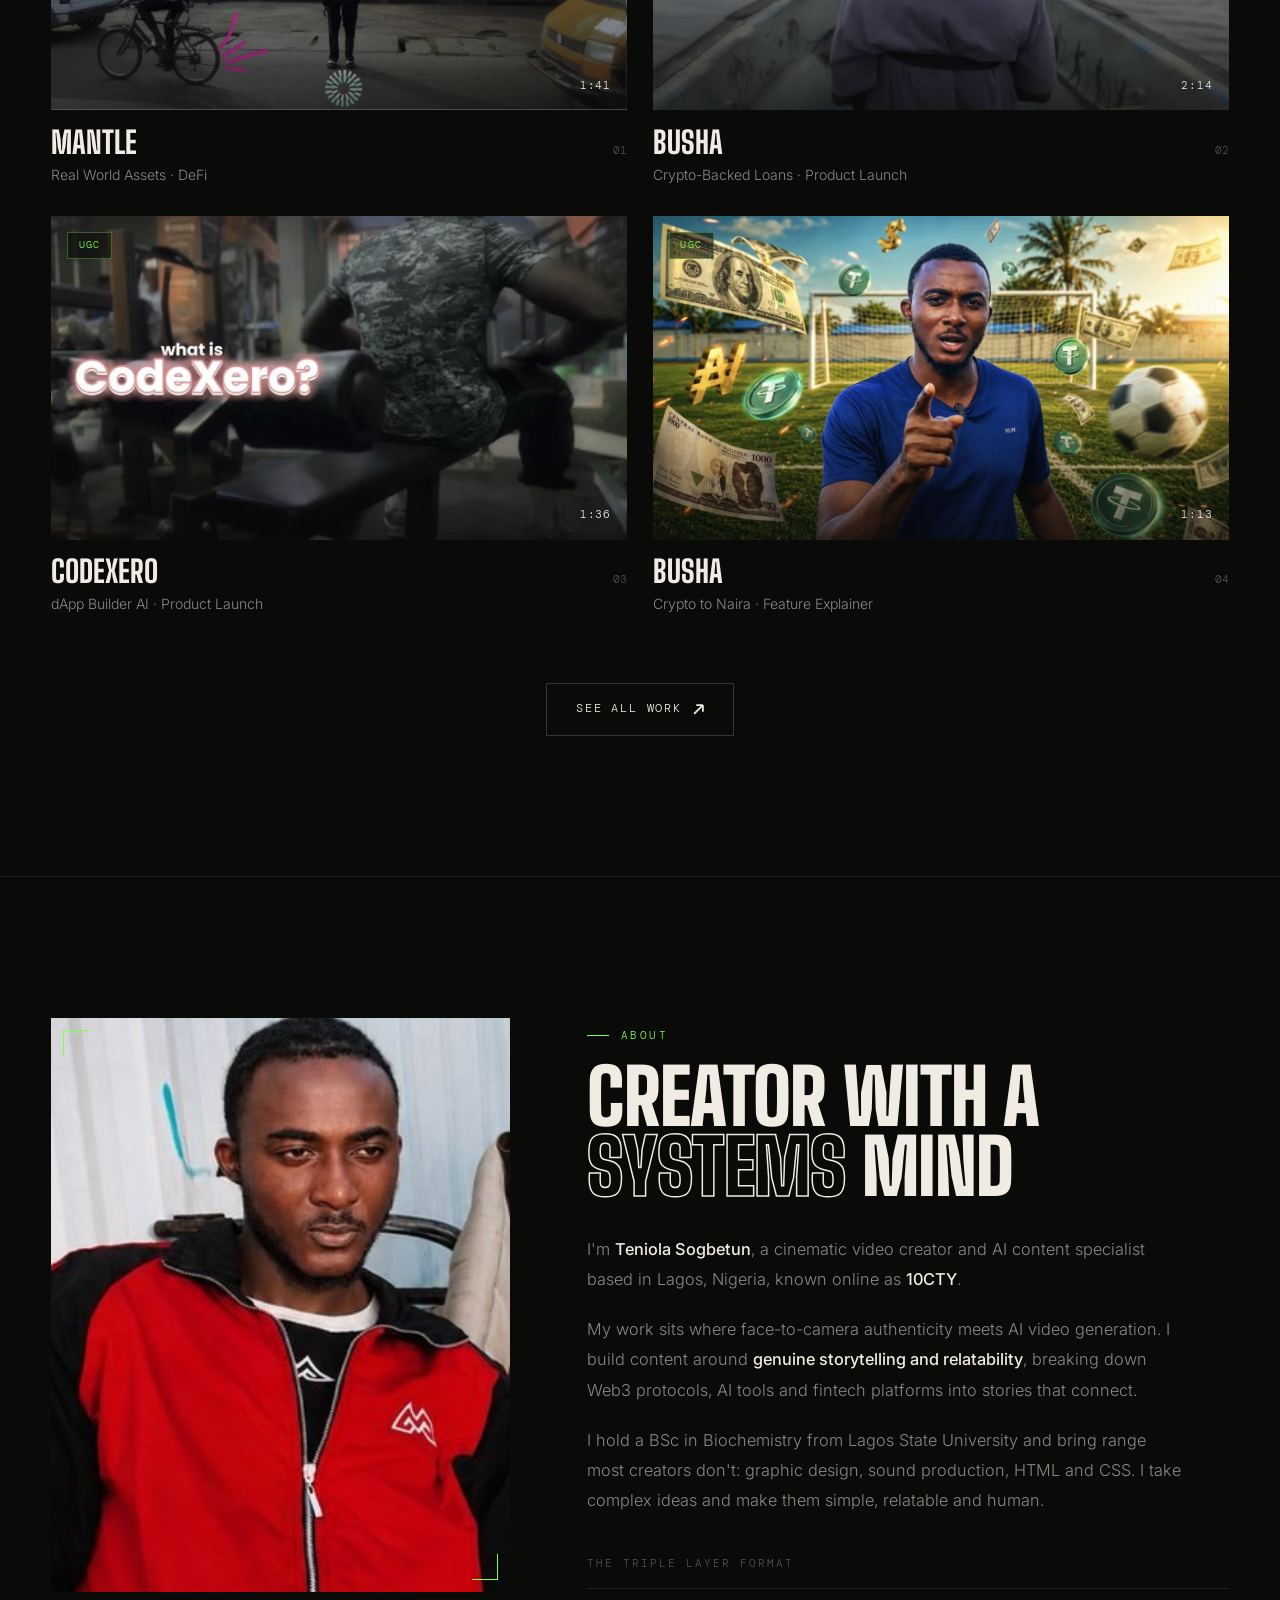
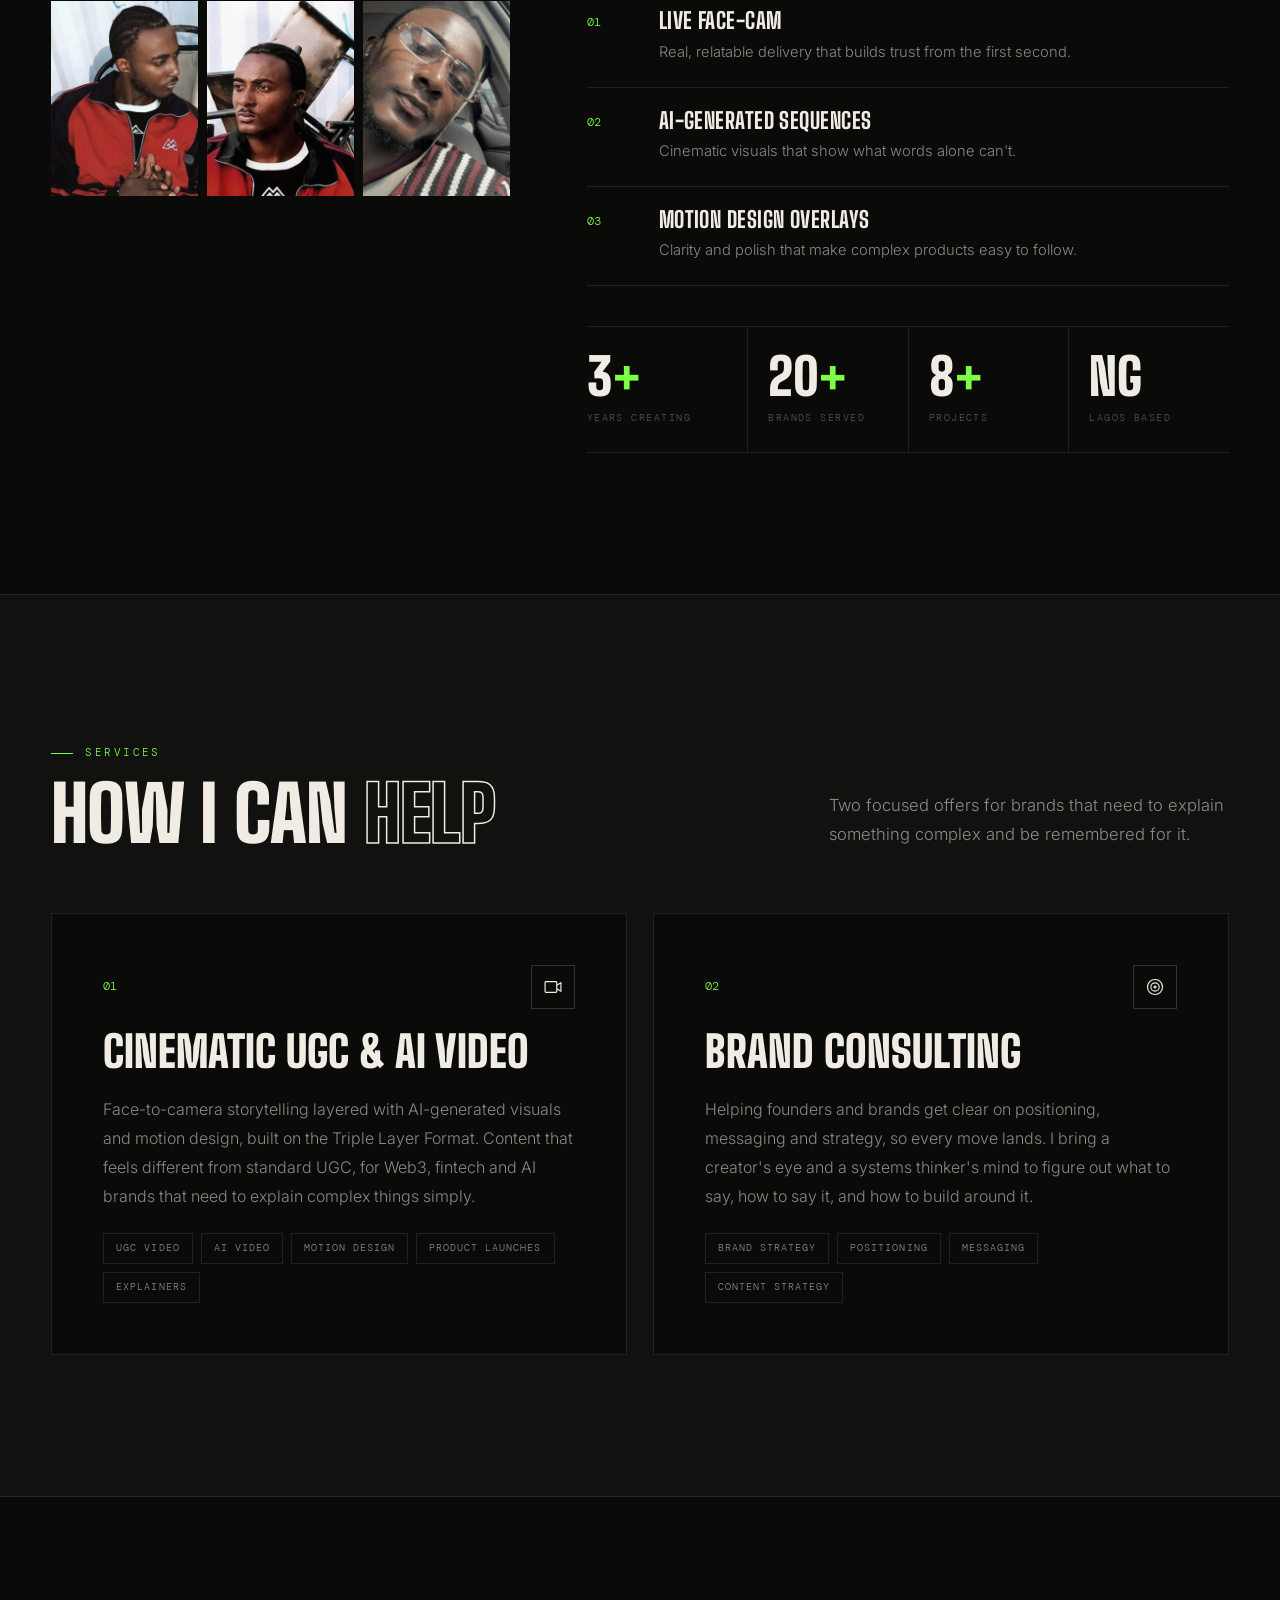
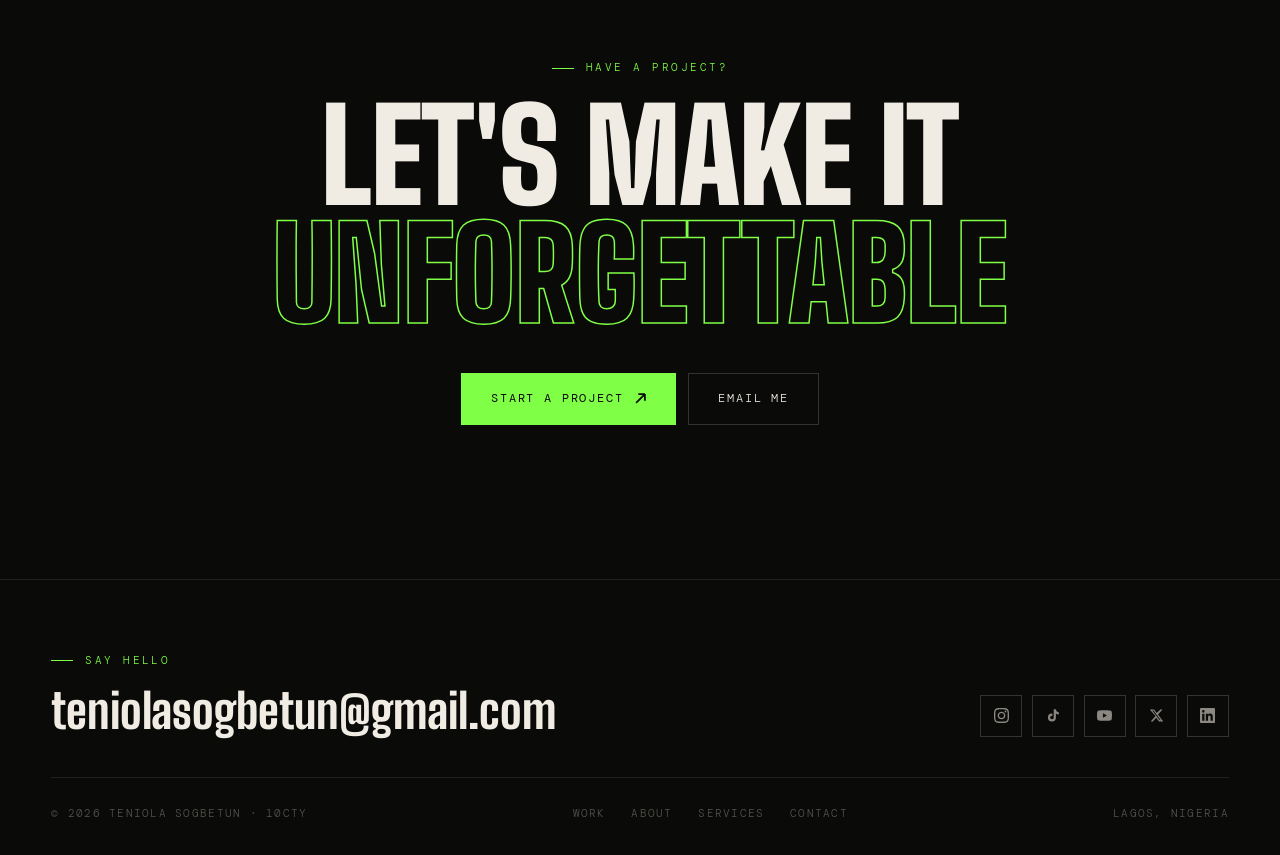
==== commit 6a16c5f7: "Redesign portfolio: Home, Work and Contact pages - Merge About and Services into the home page; Work" ====
--- a/about.html
+++ b/about.html
@@ -1,696 +1,5 @@
 <!DOCTYPE html>
-<html lang="en">
-<head>
-<meta charset="UTF-8"><meta name="viewport" content="width=device-width,initial-scale=1">
-<title>About — Teniola Sogbetun 10CTY</title>
-<link rel="preconnect" href="https://fonts.googleapis.com">
-<link rel="preconnect" href="https://fonts.gstatic.com" crossorigin>
-<link href="https://fonts.googleapis.com/css2?family=Big+Shoulders+Display:wght@700;800;900&family=Inter:wght@300;400;500;600&family=DM+Mono:ital,wght@0,300;0,400;1,300&display=swap" rel="stylesheet">
-<style>
-:root{
-  --bg:#0a0a09;--ink:#f0ece3;
-  --muted:rgba(240,236,227,.4);--dim:rgba(240,236,227,.12);
-  --line:rgba(240,236,227,.09);--green:#7fff45;
-  --gm:rgba(127,255,69,.12);--gl:rgba(127,255,69,.2);
-  color-scheme: light dark;
-}
-/* ── Light theme (system preference) ─────────────────────────────── */
-@media(prefers-color-scheme:light){
-  .nav-logo{height:44px;filter:none !important;opacity:1}
-  .foot-logo{filter:none !important;opacity:.7}
-  :root{
-    --bg:#f5f5f0;
-    --ink:#0e0e0c;
-    --muted:rgba(14,14,12,.5);
-    --dim:rgba(14,14,12,.1);
-    --line:rgba(14,14,12,.1);
-    --green:#3a8c00;
-    --gm:rgba(58,140,0,.1);
-    --gl:rgba(58,140,0,.25);
-  }
-  body::after{opacity:.015}
-  .nav{background:rgba(245,245,240,0);}
-  .nav.solid{background:rgba(245,245,240,.95);border-color:rgba(14,14,12,.08);}
-  .hero-name .last{-webkit-text-stroke-color:rgba(14,14,12,.35)}
-  .mob{background:var(--bg)}
-  .soc-icon{border-color:rgba(14,14,12,.12)}
-  .soc-icon svg{fill:rgba(14,14,12,.4)}
-  .soc-icon:hover svg{fill:var(--ink)}
-  .btn-solid{color:var(--bg);background:var(--ink)}
-  .btn-solid:hover{background:var(--green);color:#fff}
-  .nav-cta{color:var(--bg);background:var(--ink)}
-  .nav-cta:hover{background:var(--green)}
-  ::-webkit-scrollbar-thumb{background:var(--green)}
-}
-
-*,*::before,*::after{box-sizing:border-box;margin:0;padding:0}
-html{scroll-behavior:smooth}
-body{background:var(--bg);color:var(--ink);font-family:'Inter',sans-serif;font-feature-settings:'kern' 1,'liga' 1;font-weight:300;overflow-x:hidden;cursor:none}
-a{color:inherit;text-decoration:none}img{display:block;max-width:100%}
-button{cursor:none;background:none;border:none;color:inherit;font:inherit}
-body::after{content:'';position:fixed;inset:0;z-index:9997;pointer-events:none;background-image:url("data:image/svg+xml,%3Csvg xmlns='http://www.w3.org/2000/svg' width='300' height='300'%3E%3Cfilter id='n'%3E%3CfeTurbulence type='fractalNoise' baseFrequency='.75' numOctaves='4' stitchTiles='stitch'/%3E%3C/filter%3E%3Crect width='300' height='300' filter='url(%23n)'/%3E%3C/svg%3E");background-size:200px;opacity:.03}
-::-webkit-scrollbar{width:2px}::-webkit-scrollbar-thumb{background:var(--green)}::-webkit-scrollbar-track{background:var(--bg)}
-/* NAV */
-.nav{position:fixed;top:0;left:0;right:0;z-index:500;display:flex;align-items:center;justify-content:space-between;padding:1.8rem 4vw;transition:padding .4s,background .4s}
-.nav.solid{padding:1.1rem 4vw;background:rgba(10,10,9,.94);backdrop-filter:blur(20px);border-bottom:1px solid var(--line)}
-.nav-logo{height:44px;filter:none !important;opacity:1}
-.nav-logo:hover{opacity:1}
-.nav-links{display:flex;align-items:center;gap:2.4rem}
-.nl{font-family:'DM Mono',monospace;font-size:.65rem;letter-spacing:.16em;text-transform:uppercase;color:var(--muted);position:relative;transition:color .25s}
-.nl::after{content:'';position:absolute;bottom:-3px;left:0;right:0;height:1px;background:var(--green);transform:scaleX(0);transition:transform .3s;transform-origin:left}
-.nl:hover,.nl.active{color:var(--ink)}
-.nl:hover::after,.nl.active::after{transform:scaleX(1)}
-.nav-cta{font-family:'DM Mono',monospace;font-size:.64rem;letter-spacing:.14em;text-transform:uppercase;color:var(--bg);background:var(--ink);padding:.7rem 1.8rem;clip-path:polygon(0 0,calc(100% - 9px) 0,100% 9px,100% 100%,0 100%);transition:background .25s}
-.nav-cta:hover{background:var(--green)}
-.hamburger{display:none;flex-direction:column;gap:5px;padding:4px}
-.hamburger span{display:block;width:22px;height:1px;background:var(--ink)}
-/* mob menu */
-.mob{display:none;position:fixed;inset:0;z-index:600;background:var(--bg);flex-direction:column;align-items:flex-start;justify-content:center;padding:0 10vw;gap:.2rem}
-.mob.open{display:flex}
-.mob a{font-family:'Big Shoulders Display',sans-serif;font-size:clamp(2.5rem,7vw,4.5rem);font-weight:900;line-height:1.2;color:var(--muted);transition:color .2s}
-.mob a:hover,.mob a.active{color:var(--green)}
-.mob-close{position:absolute;top:2rem;right:4vw;font-family:'DM Mono',monospace;font-size:.62rem;letter-spacing:.14em;text-transform:uppercase;color:var(--muted);cursor:none}
-/* soc icons */
-.soc-row{display:flex;gap:.85rem;align-items:center}
-.soc-icon{width:34px;height:34px;display:flex;align-items:center;justify-content:center;border:1px solid var(--line);transition:all .25s}
-.soc-icon:hover{border-color:var(--gl);background:var(--gm)}
-.soc-icon svg{width:14px;height:14px;fill:var(--muted);transition:fill .25s}
-.soc-icon:hover svg{fill:var(--ink)}
-/* reveal */
-.rv{opacity:1;transform:none;transition:opacity .8s ease,transform .8s ease}
-.rv.in{opacity:1;transform:none}
-.d1{transition-delay:.1s}.d2{transition-delay:.22s}.d3{transition-delay:.34s}.d4{transition-delay:.46s}
-/* marquee */
-.mqt{overflow:hidden;border-top:1px solid var(--line);border-bottom:1px solid var(--line);padding:.55rem 0}
-.mqi{display:flex;width:max-content;animation:march 32s linear infinite}
-.mqi:hover{animation-play-state:paused}
-.mi{font-family:'DM Mono',monospace;font-size:.58rem;letter-spacing:.2em;text-transform:uppercase;color:var(--muted);padding:0 2.2rem;white-space:nowrap}
-.mi.ac{color:var(--green)}
-@keyframes march{from{transform:translateX(0)}to{transform:translateX(-50%)}}
-/* section atoms */
-.sect{padding:9rem 4vw}
-.si{font-family:'DM Mono',monospace;font-size:.6rem;letter-spacing:.22em;text-transform:uppercase;color:var(--green);display:flex;align-items:center;gap:.7rem;margin-bottom:1.2rem}
-.si::before{content:'';width:18px;height:1px;background:var(--green);display:block}
-.sh{font-family:'Big Shoulders Display',sans-serif;font-size:clamp(2rem,4vw,3.8rem);font-weight:900;line-height:1.05;letter-spacing:-.025em;text-transform:uppercase}
-.sh em{font-style:italic;color:var(--muted)}
-.ss{font-size:.9rem;color:var(--muted);line-height:1.9;font-weight:300;max-width:460px;margin-top:1rem}
-/* btns */
-.btn-solid{font-family:'DM Mono',monospace;font-size:.67rem;letter-spacing:.14em;text-transform:uppercase;display:inline-flex;align-items:center;gap:.6rem;color:var(--bg);background:var(--ink);padding:.88rem 2.2rem;clip-path:polygon(0 0,calc(100% - 9px) 0,100% 9px,100% 100%,0 100%);transition:background .25s}
-.btn-solid:hover{background:var(--green)}
-.btn-ghost{font-family:'DM Mono',monospace;font-size:.65rem;letter-spacing:.14em;text-transform:uppercase;display:inline-flex;align-items:center;gap:.5rem;color:var(--muted);border-bottom:1px solid var(--line);padding-bottom:.15rem;transition:all .25s}
-.btn-ghost:hover{color:var(--ink);border-color:var(--muted)}
-.btn-ghost svg{width:10px;height:10px;stroke:currentColor;fill:none}
-/* footer */
-.foot{padding:2.5rem 4vw;border-top:1px solid var(--line);display:grid;grid-template-columns:1fr auto 1fr;align-items:center;gap:1rem}
-.foot-name{font-family:'DM Mono',monospace;font-size:.6rem;letter-spacing:.14em;text-transform:uppercase;color:var(--muted)}
-.foot .soc-row{justify-content:center}
-.foot-copy{font-family:'DM Mono',monospace;font-size:.54rem;letter-spacing:.1em;color:rgba(240,236,227,.2);text-align:right}
-@media(max-width:900px){
-  .nav-links,.nav-cta{display:none}
-  .hamburger{display:flex}
-  body{cursor:auto}
-  #cur,.sect{padding:6rem 5vw}
-}
-@media(max-width:560px){.sect{padding:5rem 5vw}}
-
-/* ── About hero scrolling image strip ──────────────────────────── */
-.about-strip-bg{
-  position:absolute;
-  inset:0;
-  z-index:0;
-  overflow:hidden;
-  display:flex;
-  flex-direction:column;
-  gap:6px;
-  pointer-events:none;
-}
-.strip-row{
-  flex:1;
-  overflow:hidden;
-  display:flex;
-  align-items:center;
-}
-.strip-track{
-  display:flex;
-  gap:6px;
-  animation:strip-scroll 35s linear infinite;
-  will-change:transform;
-}
-.strip-track-rev{
-  animation:strip-scroll-rev 40s linear infinite;
-}
-@keyframes strip-scroll{
-  from{transform:translateX(0)}
-  to{transform:translateX(-50%)}
-}
-@keyframes strip-scroll-rev{
-  from{transform:translateX(-50%)}
-  to{transform:translateX(0)}
-}
-.strip-item{
-  flex-shrink:0;
-  width:220px;
-  height:160px;
-  overflow:hidden;
-}
-.strip-item img{
-  width:100%;
-  height:100%;
-  object-fit:cover;
-  object-position:top center;
-  filter:grayscale(100%) contrast(1.1);
-  opacity:.12;
-  display:block;
-  transition:opacity .4s;
-}
-/* Dark overlay — keeps text the main focus */
-.strip-overlay{
-  position:absolute;
-  inset:0;
-  background:
-    radial-gradient(ellipse 70% 80% at 30% 50%, rgba(10,10,9,.82) 0%, rgba(10,10,9,.55) 100%),
-    linear-gradient(to right, var(--bg) 0%, transparent 45%, var(--bg) 100%),
-    linear-gradient(to bottom, var(--bg) 0%, transparent 20%, transparent 80%, var(--bg) 100%);
-  z-index:1;
-}
-/* ensure left content sits above strip */
-.about-left{position:relative;z-index:2}
-/* Light mode */
-@media(prefers-color-scheme:light){
-  .strip-item img{opacity:.07;filter:grayscale(100%) contrast(1.2)}
-  .strip-overlay{
-    background:
-      radial-gradient(ellipse 70% 80% at 30% 50%, rgba(245,245,240,.88) 0%, rgba(245,245,240,.6) 100%),
-      linear-gradient(to right, var(--bg) 0%, transparent 45%, var(--bg) 100%),
-      linear-gradient(to bottom, var(--bg) 0%, transparent 20%, transparent 80%, var(--bg) 100%);
-  }
-}
-@media(max-width:900px){
-  .strip-row-2{display:none}
-  .strip-item{width:150px;height:110px}
-  .strip-item img{opacity:.09}
-}
-
-/* ── About hero text layout (redesigned) ───────────────────────── */
-.about-left{
-  position:relative;z-index:2;
-  width:100%;
-  display:flex;
-  flex-direction:column;
-  align-items:center;
-  justify-content:center;
-  padding:140px 4vw 8vh;
-  min-height:100vh;
-  text-align:center;
-}
-.ah-label{
-  font-family:'DM Mono',monospace;
-  font-size:.62rem;letter-spacing:.22em;
-  text-transform:uppercase;color:var(--green);
-  margin-bottom:2.5rem;
-  display:flex;align-items:center;justify-content:center;gap:.7rem;
-}
-.ah-label::before,.ah-label::after{
-  content:'';width:24px;height:1px;background:var(--green);display:block;
-}
-.ah-name-row{
-  display:flex;
-  align-items:center;
-  justify-content:space-between;
-  width:100%;
-  max-width:1100px;
-  margin-bottom:1.2rem;
-  gap:1rem;
-}
-.ah-first,.ah-last{
-  font-family:'Big Shoulders Display',sans-serif;
-  font-size:clamp(3rem,8.5vw,9.5rem);
-  font-weight:900;
-  line-height:.88;
-  letter-spacing:-.02em;
-  text-transform:uppercase;
-  flex:1;
-}
-.ah-first{
-  color:var(--ink);
-  text-align:left;
-}
-.ah-last{
-  color:transparent;
-  -webkit-text-stroke:1.5px rgba(240,236,227,.45);
-  text-align:right;
-  transition:all .5s;
-}
-.ah-last:hover{
-  color:var(--ink);
-  -webkit-text-stroke:0px;
-}
-.ah-center-col{
-  flex-shrink:0;
-  display:flex;
-  flex-direction:column;
-  align-items:center;
-  gap:.5rem;
-}
-.ah-aka{
-  font-family:'DM Mono',monospace;
-  font-size:clamp(.6rem,1.2vw,.9rem);
-  letter-spacing:.22em;
-  text-transform:uppercase;
-  color:var(--green);
-  white-space:nowrap;
-  display:flex;align-items:center;gap:.5rem;
-}
-.ah-aka::before,.ah-aka::after{
-  content:'—';color:rgba(127,255,69,.4);
-  font-size:.8em;
-}
-.ah-sub{
-  font-family:'Inter',sans-serif;
-  font-size:clamp(.8rem,1vw,.9rem);
-  color:var(--muted);
-  font-weight:300;
-  line-height:1.8;
-  text-align:center;
-  margin-top:.8rem;
-}
-@media(max-width:768px){
-  .ah-name-row{flex-direction:column;align-items:center;gap:.5rem}
-  .ah-first,.ah-last{text-align:center;font-size:clamp(2.5rem,12vw,5rem)}
-  .ah-last{-webkit-text-stroke:1px rgba(240,236,227,.45)}
-}
-</style>
-<style>
-/* About hero */
-.about-hero{
-  min-height:100vh;
-  display:flex;
-  position:relative;overflow:hidden;
-}
-.about-left{
-  padding:140px 4vw 8vh;
-  display:flex;flex-direction:column;justify-content:center;
-  position:relative;z-index:2;
-}
-/* alias float */
-/* name block */
-.about-role::before{content:'—';color:var(--muted)}
-/* Story section */
-.about-story{padding:8rem 4vw;display:grid;grid-template-columns:1fr 1.4fr;gap:6rem;align-items:start;border-top:1px solid var(--line)}
-.story-left{position:sticky;top:120px}
-.story-heading{font-family:'Big Shoulders Display',sans-serif;font-size:clamp(1.8rem,3.5vw,3rem);font-weight:900;line-height:1.05;letter-spacing:-.025em;text-transform:uppercase}
-.story-heading em{font-style:italic;color:var(--muted)}
-.story-right p{font-size:.95rem;color:var(--muted);line-height:1.95;font-weight:300;margin-bottom:1.5rem}
-.story-right p strong{color:var(--ink);font-weight:500}
-/* placeholder — user fills in */
-.edit-hint{
-  font-family:'DM Mono',monospace;font-size:.6rem;letter-spacing:.12em;
-  text-transform:uppercase;color:var(--gl);
-  border:1px dashed var(--gl);
-  padding:.6rem 1rem;margin:.5rem 0 1.5rem;
-  display:inline-block;
-}
-/* Stats row */
-.about-stats{
-  display:grid;grid-template-columns:repeat(4,1fr);
-  border-top:1px solid var(--line);
-  border-bottom:1px solid var(--line);
-  margin-top:4rem;
-}
-.astat{padding:2rem 1.5rem;border-right:1px solid var(--line);text-align:center}
-.astat:last-child{border-right:none}
-.astat-num{font-family:'Big Shoulders Display',sans-serif;text-transform:uppercase;font-size:2.5rem;font-weight:900;color:var(--green);line-height:1;margin-bottom:.3rem}
-.astat-label{font-family:'DM Mono',monospace;font-size:.58rem;letter-spacing:.14em;text-transform:uppercase;color:var(--muted)}
-/* Skills compact */
-.about-skills{padding:6rem 4vw;border-top:1px solid var(--line)}
-.skill-pills{display:flex;flex-wrap:wrap;gap:.5rem;margin-top:2rem}
-.spill{font-family:'DM Mono',monospace;font-size:.6rem;letter-spacing:.12em;text-transform:uppercase;padding:.45rem 1.1rem;border:1px solid var(--line);color:var(--muted);transition:all .25s}
-.spill:hover{border-color:var(--gl);color:var(--ink)}
-.spill.hi{border-color:var(--green);color:var(--green)}
-/* CTA band */
-.about-cta{padding:6rem 4vw;border-top:1px solid var(--line);display:flex;align-items:center;justify-content:space-between;flex-wrap:wrap;gap:2rem;}
-.about-cta-text{font-family:'Big Shoulders Display',sans-serif;text-transform:uppercase;font-size:clamp(1.6rem,3vw,2.8rem);font-weight:900;line-height:1.1;letter-spacing:-.02em}
-.about-cta-text em{font-style:italic;color:var(--muted)}
-@media(max-width:900px){
-  .about-hero{grid-template-columns:1fr;min-height:auto}
-  .about-left{padding:120px 5vw 5vh;min-height:65vh}
-  .about-story{grid-template-columns:1fr;gap:2.5rem}
-  .story-left{position:static}
-  .about-stats{grid-template-columns:1fr 1fr}
-  .astat:nth-child(2){border-right:none}
-  .about-cta{flex-direction:column}
-}
-
-/* ── Story Visual Panel ──────────────────────────────────────────── */
-.story-visual{
-  position:relative;
-  width:100%;
-  aspect-ratio:3/4;
-  margin-top:2.5rem;
-  overflow:hidden;
-  border:1px solid var(--line);
-}
-/* alias image — very subtle, like a ghost */
-.sv-alias-wrap{
-  position:absolute;
-  inset:0;
-  display:flex;
-  align-items:center;
-  justify-content:center;
-}
-.sv-alias{
-  width:85%;
-  height:100%;
-  object-fit:cover;
-  object-position:top center;
-  opacity:.12;
-  filter:grayscale(100%) contrast(1.2);
-  mix-blend-mode:luminosity;
-  transition:opacity 1.5s ease;
-}
-.story-visual:hover .sv-alias{
-  opacity:.22;
-}
-/* animated rings around the figure */
-.sv-ring{
-  position:absolute;
-  left:50%;top:50%;
-  transform:translate(-50%,-50%);
-  border-radius:50%;
-  border:1px solid var(--green);
-  opacity:0;
-  animation:ring-pulse 4s ease-out infinite;
-}
-.sv-ring-1{width:120px;height:120px;animation-delay:0s}
-.sv-ring-2{width:200px;height:200px;animation-delay:1.2s}
-.sv-ring-3{width:300px;height:300px;animation-delay:2.4s}
-@keyframes ring-pulse{
-  0%{opacity:0;transform:translate(-50%,-50%) scale(.85)}
-  20%{opacity:.25}
-  100%{opacity:0;transform:translate(-50%,-50%) scale(1.15)}
-}
-/* floating data chips */
-.sv-chip{
-  position:absolute;
-  display:flex;align-items:center;gap:.5rem;
-  font-family:'DM Mono',monospace;
-  font-size:.55rem;letter-spacing:.12em;
-  text-transform:uppercase;
-  color:var(--muted);
-  background:rgba(10,10,9,.75);
-  border:1px solid var(--line);
-  padding:.35rem .75rem;
-  backdrop-filter:blur(8px);
-  white-space:nowrap;
-}
-.sv-chip-dot{
-  width:5px;height:5px;
-  border-radius:50%;
-  background:var(--green);
-  animation:dot-blink 2.5s ease-in-out infinite;
-  flex-shrink:0;
-}
-@keyframes dot-blink{0%,100%{opacity:1}50%{opacity:.2}}
-.sv-chip-1{bottom:28%;left:-1px;animation:chip-float1 6s ease-in-out infinite}
-.sv-chip-2{bottom:18%;right:-1px;animation:chip-float2 7s ease-in-out infinite;animation-delay:.8s}
-.sv-chip-3{bottom:8%;left:50%;transform:translateX(-50%);animation:chip-float1 5.5s ease-in-out infinite;animation-delay:1.6s}
-@keyframes chip-float1{0%,100%{transform:translateY(0)}50%{transform:translateY(-6px)}}
-@keyframes chip-float2{0%,100%{transform:translateY(0)}50%{transform:translateY(-8px)}}
-.sv-chip-3{transform:translateX(-50%)}
-/* scanning line */
-.sv-scan{
-  position:absolute;left:0;right:0;height:1px;
-  background:linear-gradient(to right,transparent,rgba(127,255,69,.4),transparent);
-  top:0;
-  animation:scan-down 5s ease-in-out infinite;
-}
-@keyframes scan-down{
-  0%{top:0%;opacity:0}
-  5%{opacity:1}
-  95%{opacity:1}
-  100%{top:100%;opacity:0}
-}
-/* corner bracket decorations */
-.sv-corner{
-  position:absolute;
-  width:16px;height:16px;
-}
-.sv-tl{top:10px;left:10px;border-top:1px solid var(--gl);border-left:1px solid var(--gl)}
-.sv-tr{top:10px;right:10px;border-top:1px solid var(--gl);border-right:1px solid var(--gl)}
-.sv-bl{bottom:10px;left:10px;border-bottom:1px solid var(--gl);border-left:1px solid var(--gl)}
-.sv-br{bottom:10px;right:10px;border-bottom:1px solid var(--gl);border-right:1px solid var(--gl)}
-
-.story-email{display:block;
-  display:inline-flex;
-  align-items:center;
-  gap:.5rem;
-  font-family:'DM Mono',monospace;
-  font-size:.72rem;
-  letter-spacing:.1em;
-  color:var(--green);
-  text-decoration:none;
-  margin-top:1.8rem;
-  border-bottom:none;
-  transition:all .25s;
-}
-.story-email::before{
-  content:'';
-  display:block;
-  width:18px;height:1px;
-  background:var(--green);
-  flex-shrink:0;
-}
-.story-email:hover{
-  color:var(--ink);
-  border-bottom:none;
-  letter-spacing:.14em;
-}
-
-.story-services-link{
-  display:block;
-  font-family:'DM Mono',monospace;font-size:.68rem;
-  letter-spacing:.14em;text-transform:uppercase;
-  color:var(--ink);
-  margin-top:.5rem;
-  margin-bottom:2.5rem;
-  padding:.6rem 1.2rem;
-  border:1px solid var(--line);
-  transition:all .25s;
-  width:fit-content;
-}
-.story-services-link:hover{
-  color:var(--green);
-  border-color:var(--gl);
-}
-#cur{position:fixed;top:0;left:0;z-index:9999;width:9px;height:9px;background:var(--green);border-radius:50%;pointer-events:none;transform:translate(-50%,-50%)}
-#cur-ring{position:fixed;top:0;left:0;z-index:9998;width:34px;height:34px;border:1px solid var(--gl);border-radius:50%;pointer-events:none;transform:translate(-50%,-50%);transition:width .15s,height .15s}
-</style>
-</head>
-<body>
-<div id="cur"></div><div id="cur-ring"></div>
-<nav class="nav" id="nav">
-  <a href="index.html"><img class="nav-logo" src="[data-uri]" alt="10CTY"></a>
-  <div class="nav-links">
-    <a class="nl" href="index.html" id="nl-home">Home</a>
-    <a class="nl" href="portfolio.html" id="nl-portfolio">Portfolio</a>
-    <a class="nl" href="services.html" id="nl-services">Services</a>
-    <a class="nl" href="about.html" id="nl-about">About</a>
-    <a class="nl" href="contact.html" id="nl-contact">Contact</a>
-  </div>
-  <button class="hamburger" id="hamBtn"><span></span><span></span><span></span></button>
-</nav>
-<div class="mob" id="mob">
-  <button class="mob-close" id="mobClose">Close ✕</button>
-  <a href="index.html" id="mn-home">Home</a>
-  <a href="portfolio.html" id="mn-portfolio">Portfolio</a>
-  <a href="about.html" id="mn-about">About</a>
-  <a href="contact.html" id="mn-contact">Contact</a>
-</div>
-
-<!-- HERO -->
-<section class="about-hero">
-  <!-- Scrolling image strip background -->
-  <div class="about-strip-bg" aria-hidden="true">
-    <div class="strip-row strip-row-1">
-      <div class="strip-track">
-      <div class="strip-item"><img src="[data-uri]